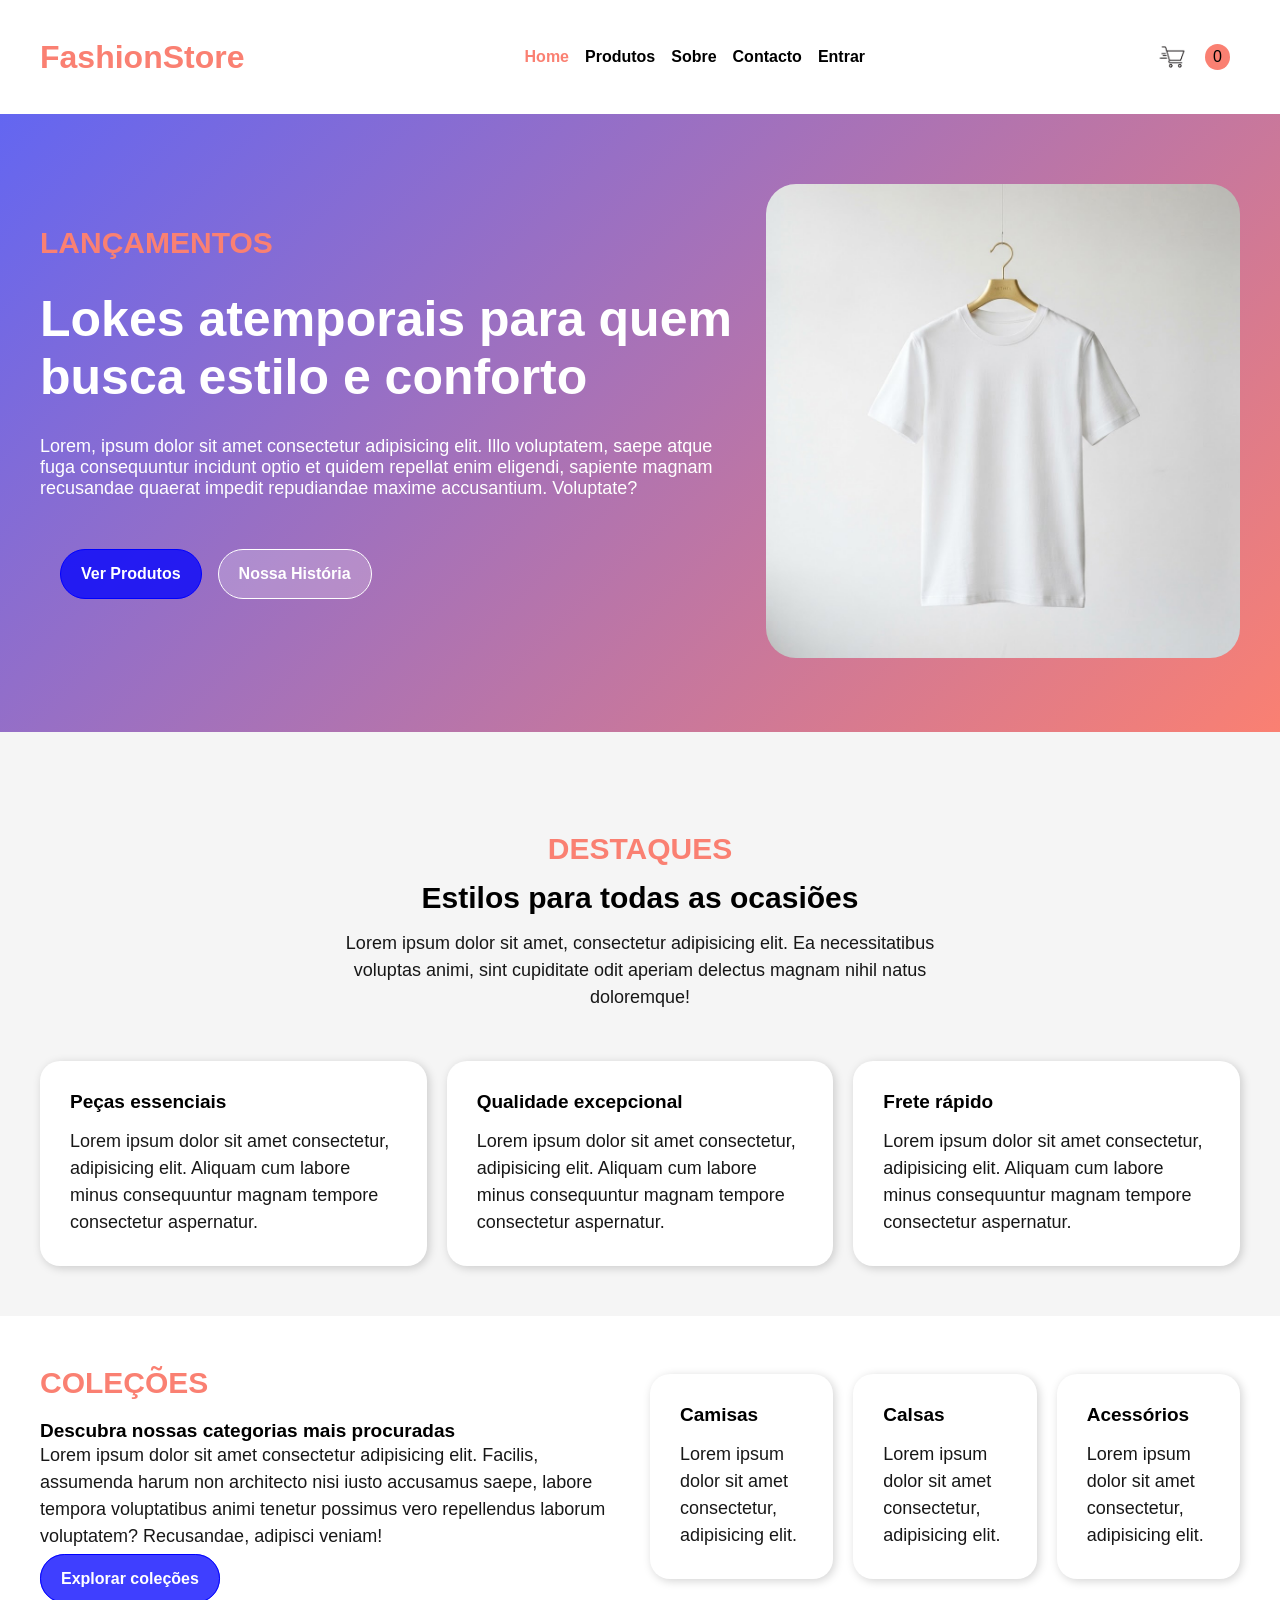
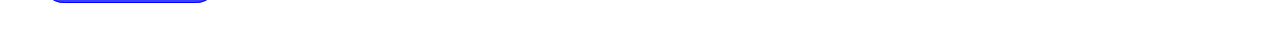
==== pages/index.html @ d920dfce "start of project" ====
<!DOCTYPE html>
<html lang="pt">
<head>
    <meta charset="UTF-8">
    <meta name="viewport" content="width=device-width, initial-scale=1.0">
    <title>E-commerce</title>
    <link rel="stylesheet" href="../styles/style.css">
</head>
<body>

    <header class="header">
        <div class="container header-container">

            <h1 class="title"><a href="index.html">FashionStore</a></h1>

            <nav class="navbar">
                <ul class="nav-links">
                    <li><a href="index.html" class="nav-link active">Home</a></li>
                    <li><a href="products.html" class="nav-link">Produtos</a></li>
                    <li><a href="about.html" class="nav-link">Sobre</a></li>
                    <li><a href="contacts.html" class="nav-link">Contacto</a></li>
                    <li><a href="login.html" class="nav-link">Entrar</a></li>
                </ul>
            </nav>

            <button class="btn-cart">
                <img src="../images/cart.png" alt="Carrinho de compras" class="cart-img">
                <span class="cart-count">0</span>
            </button>

        </div>
    </header>

    <section class="hero">
        <div class="container hero-container">
            <div class="hero-left">
                <h2 class="section-title">Lançamentos</h2>
                <h2 class="left">Lokes atemporais para quem busca estilo e conforto</h2>
                <p>Lorem, ipsum dolor sit amet consectetur adipisicing elit. Illo voluptatem, saepe atque fuga consequuntur incidunt optio et quidem repellat enim eligendi, sapiente magnam recusandae quaerat impedit repudiandae maxime accusantium. Voluptate?</p>
                <div class="btn-container">
                    <a href="products.html" class="btn btn-primary">Ver Produtos</a>
                    <a href="about.html" class="btn btn-secoundary">Nossa História</a>
                </div>
            </div>

            <div class="hero-right">
                <img src="../images/camiseta-branca.png" alt="Imagem de um produto">
            </div>
        </div>
    </section>

    <section class="destaques">
        <div class="container destaques-container">
            <div class="destaques-top">
                <h2 class="section-title">Destaques</h2>
                <h3>Estilos para todas as ocasiões</h3>
                <p class="p-standard">Lorem ipsum dolor sit amet, consectetur adipisicing elit. Ea necessitatibus voluptas animi, sint cupiditate odit aperiam delectus magnam nihil natus doloremque!</p>
            </div>

            <div class="destaques-grid">
                <div class="grid-card">
                    <h4 class="card-title">Peças essenciais</h4>
                    <p class="p-standard">Lorem ipsum dolor sit amet consectetur, adipisicing elit. Aliquam cum labore minus consequuntur magnam tempore consectetur aspernatur.</p>
                </div>
                <div class="grid-card">
                    <h4 class="card-title">Qualidade excepcional</h4>
                    <p class="p-standard">Lorem ipsum dolor sit amet consectetur, adipisicing elit. Aliquam cum labore minus consequuntur magnam tempore consectetur aspernatur.</p>
                </div>
                <div class="grid-card">
                    <h4 class="card-title">Frete rápido</h4>
                    <p class="p-standard">Lorem ipsum dolor sit amet consectetur, adipisicing elit. Aliquam cum labore minus consequuntur magnam tempore consectetur aspernatur.</p>
                </div>
            </div>
        </div>
    </section>

    <section class="collection">
        <div class="container collection-container">
            <div class="collection-left">
                <h2 class="section-title">Coleções</h2>
                <h4 class="card-title">Descubra nossas categorias mais procuradas</h4>
                <p class="p-standard">Lorem ipsum dolor sit amet consectetur adipisicing elit. Facilis, assumenda harum non architecto nisi iusto accusamus saepe, labore tempora voluptatibus animi tenetur possimus vero repellendus laborum voluptatem? Recusandae, adipisci veniam!</p>
                <a href="products.html" class="btn btn-primary">Explorar coleções</a>
            </div>

            <div class="collection-right-grid">
                <div class="grid-card">
                    <h4 class="card-title">Camisas</h4>
                    <p class="p-standard">Lorem ipsum dolor sit amet consectetur, adipisicing elit.</p>
                </div>
                <div class="grid-card">
                    <h4 class="card-title">Calsas</h4>
                    <p class="p-standard">Lorem ipsum dolor sit amet consectetur, adipisicing elit.</p>
                </div>
                <div class="grid-card">
                    <h4 class="card-title">Acessórios</h4>
                    <p class="p-standard">Lorem ipsum dolor sit amet consectetur, adipisicing elit.</p>
                </div>
            </div>
        </div>
    </section>
    
</body>
</html>
---- styles/style.css ----
/* Início remoção de estilos padrão */
*{
    margin: 0;
    padding: 0;
    box-sizing: border-box;
}

/* === ESTILOS GERAIS === */
.container{
    max-width: 1200px;
    margin: 0 auto;
    padding: 30px 0;
}

body{
    font-family: Arial, Helvetica, sans-serif;
    background-color: #f5f5f5;
}

a{
    text-decoration: none;
}

.section-title{
    color: salmon;
    font-size: 30px;
    text-transform: uppercase;
}

.p-standard{
    color: rgba(0, 0, 0, 0.911);
    font-size: 18px;
    line-height: 1.5;
}

/* === ESTILOS DO HEADER */
header{
    background-color: white;
}

.header-container{
    display: flex;
    justify-content: space-between;
    align-items: center;
}

.title>a{
    color: salmon;
}

.nav-links{
    display: flex;
    gap: 16px;
}

.nav-links>li {
    list-style: none;
}

.nav-link{
    transition: 0.5s;
    color: black;
    font-weight: bold;
}

.nav-link:hover{
    color: salmon;
}

.active{
    color: salmon;
}

.btn-cart {
    display: flex;
    gap: 16px;
    padding: 10px;
    border: none;
    align-items: center;
    cursor: pointer;
    background-color: transparent;
}

.cart-img {
    width: 34px;
    height: 34px;
}

.cart-count {
    font-size: 16px;
    color: black;
    background-color: salmon;
    border-radius: 50%;
    padding: 4px 8px;
}

/* === ESTILOS DO HERO === */

.hero{
    background: linear-gradient(135deg, #6366F1, salmon);
    padding: 40px 0;
}

.hero-container{
    display: flex;
    align-items: center;
    justify-content: space-between;
    gap: 16px;
}

.hero-left{
    flex-basis: 60%;
}

.left{
    margin: 30px 0;
    color: white;
    font-size: 50px;
}

.hero-left>p{
    margin-bottom: 30px;
    font-size: 18px;
    color: white;
}

.btn-container{
    display: flex;
    gap: 16px;
    padding: 20px;
}

.btn{
    padding: 15px 20px;
    color: white;
    font-weight: bold;
    border-radius: 30px;
    transition: 0.5s;
}

.btn:hover{
    transform: translateY(-5px);
    text-shadow: 0 0 4px rgba(255, 255, 255, 0.397);
}

.btn-primary{
    background-color: rgba(0, 0, 255, 0.753);
    border: 1px solid blue;
}

.btn-secoundary{
    background-color: rgba(255, 255, 255, 0.199);
    border: 1px solid white;
}

.hero-right{
    flex-basis: 40%;
}

.hero-right>img{
    width: 100%;
    border-radius: 30px;
}

/* === ESTILOS DOS DETAQUES === */
.destaques-container{
    padding: 50px 0;
}

.destaques-top{
    display: flex;
    flex-direction: column;
    justify-content: center;
    align-items: center;
    width: 50%;
    gap: 15px;
    margin: 50px auto;
    text-align: center;
}

.destaques-top>h3{
    font-size: 30px;
}

.destaques-grid{
    display: grid;
    grid-template-columns: 1fr 1fr 1fr;
    gap: 20px;
}

.grid-card {
    background-color: white;
    border-radius: 20px;
    padding: 30px;
    box-shadow: 2px 2px 10px rgba(0, 0, 0, 0.178);
    transition: 0.5s;
}

.grid-card:hover{
    transform: scale(1.03);
}

.grid-card>p{
    margin-top: 15px;
}

.card-title{
    font-size: 19px;
}

/* === ESTILOS DAS COLEÇÕES === */
.collection{
    background-color: white;
    padding: 20px 0;
}

.collection-container{
    display: flex;
    align-items: center;
    justify-content: space-between;
    gap: 20px;
}

.collection-left{
    flex-basis: 50%;
}

.collection-left>h2{
    margin-bottom: 20px;
}

.collection-left>p{
    margin-bottom: 20px;
}

.collection-right-grid{
    flex-basis: 50%;
    display: grid;
    grid-template-columns: 1fr 1fr 1fr;
    gap: 20px;
}
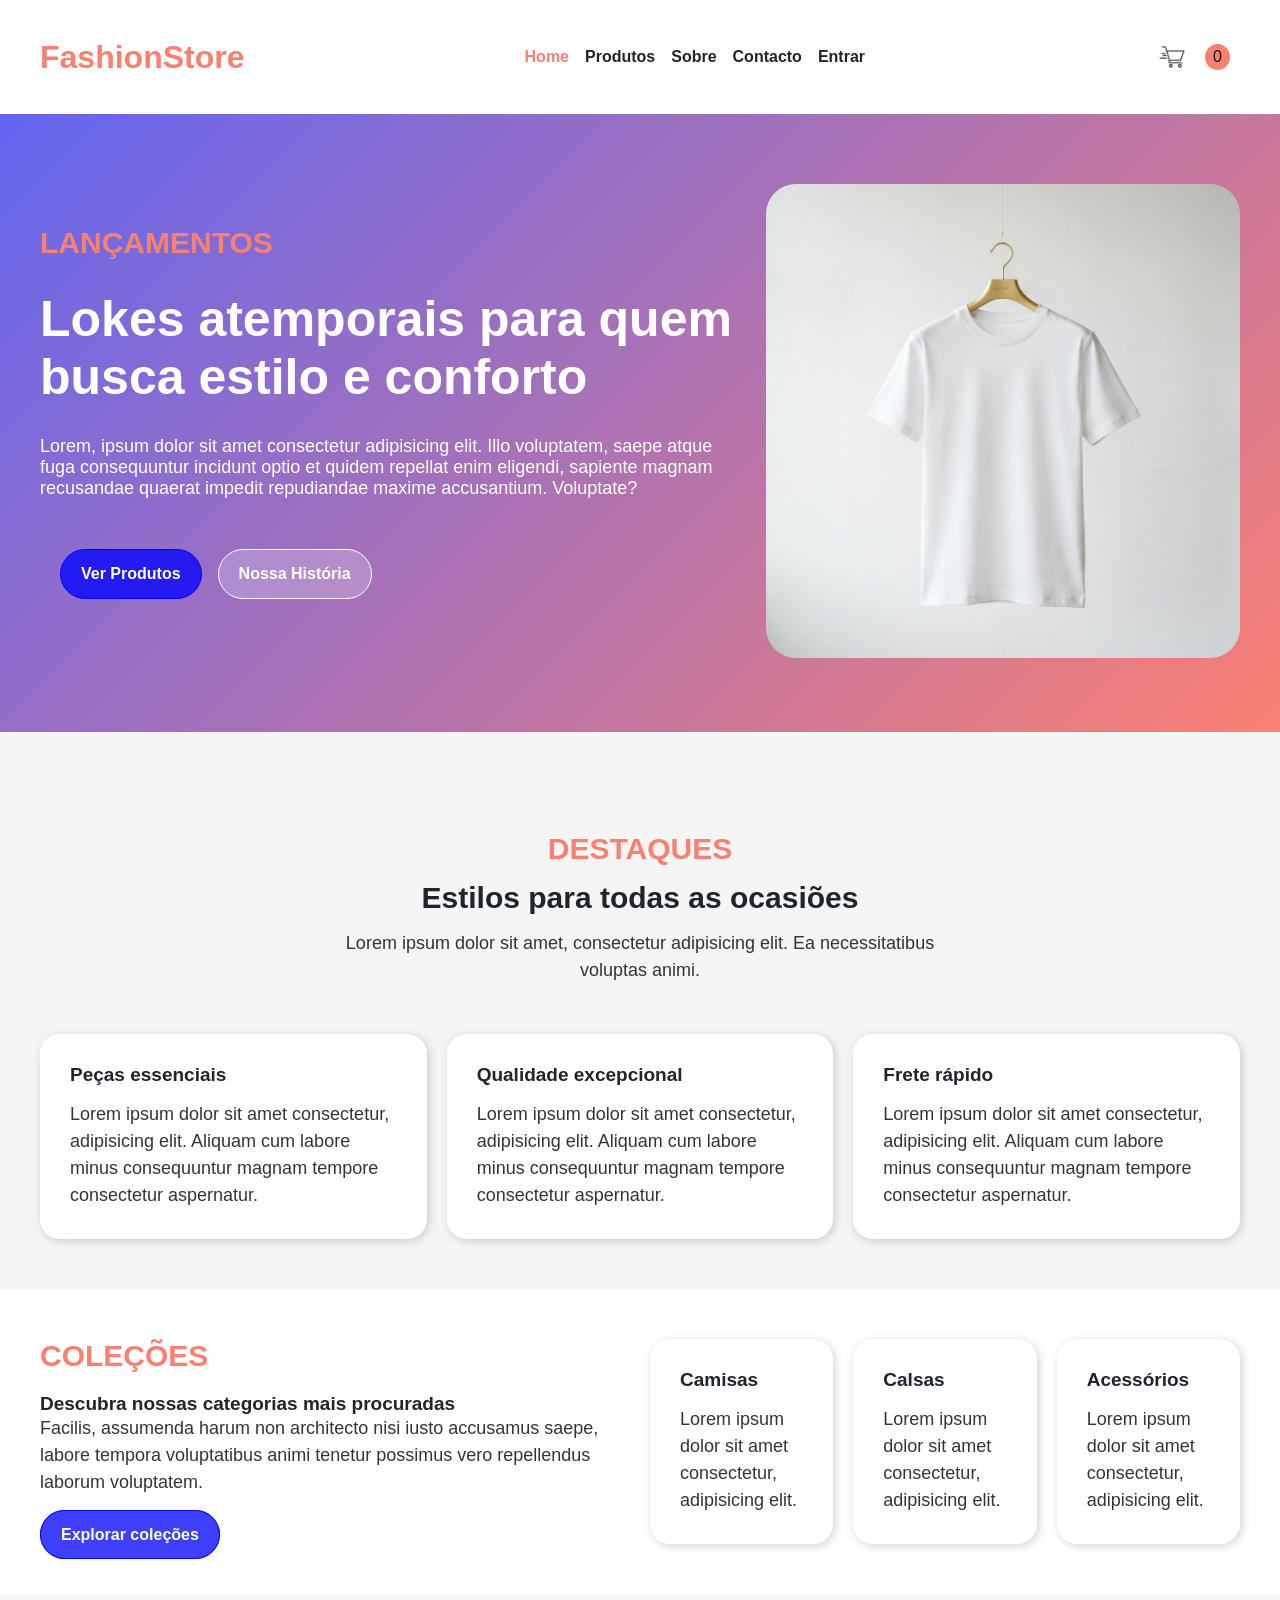
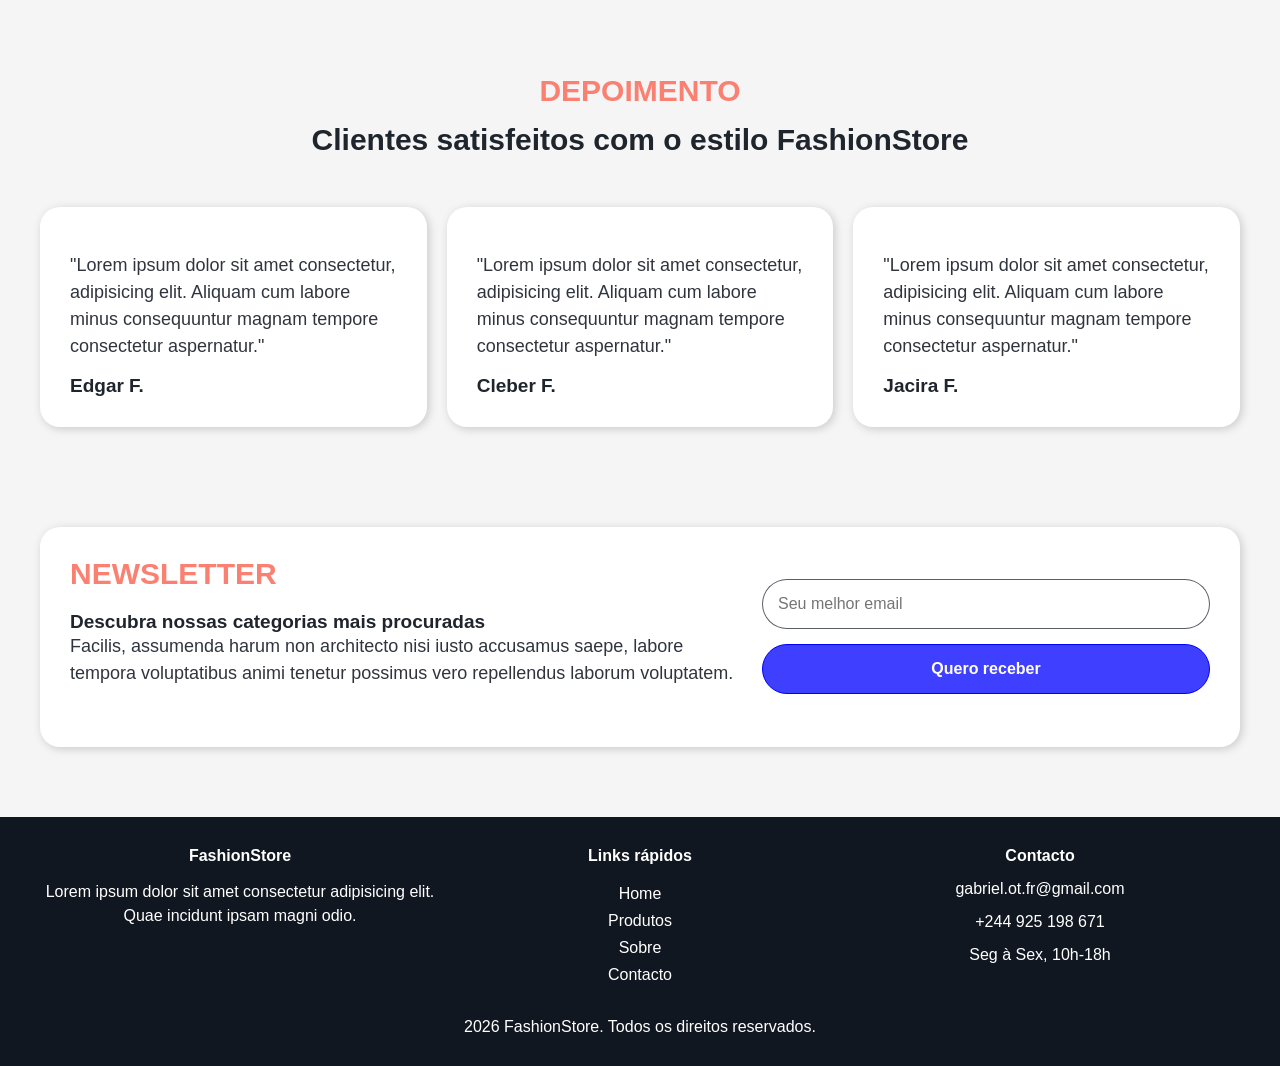
==== commit 61c24b65: "index page completed" ====
--- a/pages/index.html
+++ b/pages/index.html
@@ -1,11 +1,13 @@
 <!DOCTYPE html>
 <html lang="pt">
+
 <head>
     <meta charset="UTF-8">
     <meta name="viewport" content="width=device-width, initial-scale=1.0">
     <title>E-commerce</title>
     <link rel="stylesheet" href="../styles/style.css">
 </head>
+
 <body>
 
     <header class="header">
@@ -36,7 +38,9 @@
             <div class="hero-left">
                 <h2 class="section-title">Lançamentos</h2>
                 <h2 class="left">Lokes atemporais para quem busca estilo e conforto</h2>
-                <p>Lorem, ipsum dolor sit amet consectetur adipisicing elit. Illo voluptatem, saepe atque fuga consequuntur incidunt optio et quidem repellat enim eligendi, sapiente magnam recusandae quaerat impedit repudiandae maxime accusantium. Voluptate?</p>
+                <p>Lorem, ipsum dolor sit amet consectetur adipisicing elit. Illo voluptatem, saepe atque fuga
+                    consequuntur incidunt optio et quidem repellat enim eligendi, sapiente magnam recusandae quaerat
+                    impedit repudiandae maxime accusantium. Voluptate?</p>
                 <div class="btn-container">
                     <a href="products.html" class="btn btn-primary">Ver Produtos</a>
                     <a href="about.html" class="btn btn-secoundary">Nossa História</a>
@@ -51,24 +55,28 @@
 
     <section class="destaques">
         <div class="container destaques-container">
-            <div class="destaques-top">
+            <div class="section-top">
                 <h2 class="section-title">Destaques</h2>
-                <h3>Estilos para todas as ocasiões</h3>
-                <p class="p-standard">Lorem ipsum dolor sit amet, consectetur adipisicing elit. Ea necessitatibus voluptas animi, sint cupiditate odit aperiam delectus magnam nihil natus doloremque!</p>
+                <h3 class="desc-top">Estilos para todas as ocasiões</h3>
+                <p class="p-standard">Lorem ipsum dolor sit amet, consectetur adipisicing elit. Ea necessitatibus <br>
+                    voluptas animi.</p>
             </div>
 
-            <div class="destaques-grid">
+            <div class="grid-container">
                 <div class="grid-card">
                     <h4 class="card-title">Peças essenciais</h4>
-                    <p class="p-standard">Lorem ipsum dolor sit amet consectetur, adipisicing elit. Aliquam cum labore minus consequuntur magnam tempore consectetur aspernatur.</p>
+                    <p class="p-standard">Lorem ipsum dolor sit amet consectetur, adipisicing elit. Aliquam cum labore
+                        minus consequuntur magnam tempore consectetur aspernatur.</p>
                 </div>
                 <div class="grid-card">
                     <h4 class="card-title">Qualidade excepcional</h4>
-                    <p class="p-standard">Lorem ipsum dolor sit amet consectetur, adipisicing elit. Aliquam cum labore minus consequuntur magnam tempore consectetur aspernatur.</p>
+                    <p class="p-standard">Lorem ipsum dolor sit amet consectetur, adipisicing elit. Aliquam cum labore
+                        minus consequuntur magnam tempore consectetur aspernatur.</p>
                 </div>
                 <div class="grid-card">
                     <h4 class="card-title">Frete rápido</h4>
-                    <p class="p-standard">Lorem ipsum dolor sit amet consectetur, adipisicing elit. Aliquam cum labore minus consequuntur magnam tempore consectetur aspernatur.</p>
+                    <p class="p-standard">Lorem ipsum dolor sit amet consectetur, adipisicing elit. Aliquam cum labore
+                        minus consequuntur magnam tempore consectetur aspernatur.</p>
                 </div>
             </div>
         </div>
@@ -76,14 +84,15 @@
 
     <section class="collection">
         <div class="container collection-container">
-            <div class="collection-left">
+            <div class="section-left">
                 <h2 class="section-title">Coleções</h2>
                 <h4 class="card-title">Descubra nossas categorias mais procuradas</h4>
-                <p class="p-standard">Lorem ipsum dolor sit amet consectetur adipisicing elit. Facilis, assumenda harum non architecto nisi iusto accusamus saepe, labore tempora voluptatibus animi tenetur possimus vero repellendus laborum voluptatem? Recusandae, adipisci veniam!</p>
+                <p class="p-standard">Facilis, assumenda harum non architecto nisi iusto accusamus saepe, labore tempora
+                    voluptatibus animi tenetur possimus vero repellendus laborum voluptatem.</p>
                 <a href="products.html" class="btn btn-primary">Explorar coleções</a>
             </div>
 
-            <div class="collection-right-grid">
+            <div class="grid-container">
                 <div class="grid-card">
                     <h4 class="card-title">Camisas</h4>
                     <p class="p-standard">Lorem ipsum dolor sit amet consectetur, adipisicing elit.</p>
@@ -99,6 +108,82 @@
             </div>
         </div>
     </section>
-    
+
+    <section class="depoimento">
+        <div class="container depoimento-container">
+            <div class="section-top">
+                <h2 class="section-title">Depoimento</h2>
+                <h3 class="desc-top">Clientes satisfeitos com o estilo FashionStore</h3>
+            </div>
+
+            <div class="grid-container">
+                <div class="grid-card">
+                    <p class="p-standard">"Lorem ipsum dolor sit amet consectetur, adipisicing elit. Aliquam cum labore
+                        minus consequuntur magnam tempore consectetur aspernatur."</p>
+                    <h4 class="card-title">Edgar F.</h4>
+                </div>
+                <div class="grid-card">
+                    <p class="p-standard">"Lorem ipsum dolor sit amet consectetur, adipisicing elit. Aliquam cum labore
+                        minus consequuntur magnam tempore consectetur aspernatur."</p>
+                    <h4 class="card-title">Cleber F.</h4>
+                </div>
+                <div class="grid-card">
+                    <p class="p-standard">"Lorem ipsum dolor sit amet consectetur, adipisicing elit. Aliquam cum labore
+                        minus consequuntur magnam tempore consectetur aspernatur."</p>
+                    <h4 class="card-title">Jacira F.</h4>
+                </div>
+            </div>
+        </div>
+    </section>
+
+    <section class="newsletter">
+        <div class="container newsletter-container">
+            <div class="section-left">
+                <h2 class="section-title">NewsLetter</h2>
+                <h4 class="card-title">Descubra nossas categorias mais procuradas</h4>
+                <p class="p-standard">Facilis, assumenda harum non architecto nisi iusto accusamus saepe, labore tempora
+                    voluptatibus animi tenetur possimus vero repellendus laborum voluptatem.</p>
+            </div>
+
+            <div class="form">
+                <form action="#">
+                    <input type="email" placeholder="Seu melhor email" class="input-email ">
+                    <input type="submit" value="Quero receber" class="input-sub btn-primary btn">
+                </form>
+            </div>
+        </div>
+    </section>
+
+    <footer class="foot">
+        <div class="container foot-container">
+            <div class="foot-grids">
+                <div class="foot-grid">
+                    <h4 class="foot-logo">FashionStore</h4>
+                    <p>Lorem ipsum dolor sit amet consectetur adipisicing elit. <br> Quae incidunt ipsam magni odio.</p>
+                </div>
+                <div class="foot-grid">
+                    <h4>Links rápidos</h4>
+                    <nav class="foot-nav">
+                        <ul class="foot-links">
+                            <li><a href="index.html" class="foot-link">Home</a></li>
+                            <li><a href="products.html" class="foot-link">Produtos</a></li>
+                            <li><a href="about.html" class="foot-link">Sobre</a></li>
+                            <li><a href="contacts.html" class="foot-link">Contacto</a></li>
+                        </ul>
+                    </nav>
+                </div>
+                <div class="foot-grid">
+                    <h4>Contacto</h4>
+                    <a href="mailto:gabriel.ot.fr@gmail.com" class="email-link">gabriel.ot.fr@gmail.com</a>
+                    <span>+244 925 198 671</span>
+                    <span>Seg à Sex, 10h-18h</span>
+                </div>
+            </div>
+
+            <p class="copy">2026 FashionStore. Todos os direitos reservados.</p>
+        </div>
+    </footer>
+
 </body>
+
 </html>
--- a/styles/style.css
+++ b/styles/style.css
@@ -5,7 +5,10 @@
     box-sizing: border-box;
 }
 
-/* === ESTILOS GERAIS === */
+/* 
+==========================================================================
+                       === ESTILOS GERAIS === 
+*/
 .container{
     max-width: 1200px;
     margin: 0 auto;
@@ -28,108 +31,12 @@
 }
 
 .p-standard{
-    color: rgba(0, 0, 0, 0.911);
+    color: #111720de;
     font-size: 18px;
     line-height: 1.5;
 }
 
-/* === ESTILOS DO HEADER */
-header{
-    background-color: white;
-}
-
-.header-container{
-    display: flex;
-    justify-content: space-between;
-    align-items: center;
-}
-
-.title>a{
-    color: salmon;
-}
-
-.nav-links{
-    display: flex;
-    gap: 16px;
-}
-
-.nav-links>li {
-    list-style: none;
-}
-
-.nav-link{
-    transition: 0.5s;
-    color: black;
-    font-weight: bold;
-}
-
-.nav-link:hover{
-    color: salmon;
-}
-
-.active{
-    color: salmon;
-}
-
-.btn-cart {
-    display: flex;
-    gap: 16px;
-    padding: 10px;
-    border: none;
-    align-items: center;
-    cursor: pointer;
-    background-color: transparent;
-}
-
-.cart-img {
-    width: 34px;
-    height: 34px;
-}
-
-.cart-count {
-    font-size: 16px;
-    color: black;
-    background-color: salmon;
-    border-radius: 50%;
-    padding: 4px 8px;
-}
-
-/* === ESTILOS DO HERO === */
-
-.hero{
-    background: linear-gradient(135deg, #6366F1, salmon);
-    padding: 40px 0;
-}
-
-.hero-container{
-    display: flex;
-    align-items: center;
-    justify-content: space-between;
-    gap: 16px;
-}
-
-.hero-left{
-    flex-basis: 60%;
-}
-
-.left{
-    margin: 30px 0;
-    color: white;
-    font-size: 50px;
-}
-
-.hero-left>p{
-    margin-bottom: 30px;
-    font-size: 18px;
-    color: white;
-}
-
-.btn-container{
-    display: flex;
-    gap: 16px;
-    padding: 20px;
-}
-
+/* BOTÕES */
 .btn{
     padding: 15px 20px;
     color: white;
@@ -139,7 +46,7 @@
 }
 
 .btn:hover{
-    transform: translateY(-5px);
+    transform: translateY(-2px);
     text-shadow: 0 0 4px rgba(255, 255, 255, 0.397);
 }
 
@@ -153,36 +60,23 @@
     border: 1px solid white;
 }
 
-.hero-right{
-    flex-basis: 40%;
-}
-
-.hero-right>img{
-    width: 100%;
-    border-radius: 30px;
-}
-
-/* === ESTILOS DOS DETAQUES === */
-.destaques-container{
-    padding: 50px 0;
-}
-
-.destaques-top{
+/* Cards (DESTAQUES/DEPOIMENTOS) */
+.section-top{
     display: flex;
     flex-direction: column;
     justify-content: center;
     align-items: center;
-    width: 50%;
     gap: 15px;
     margin: 50px auto;
     text-align: center;
 }
 
-.destaques-top>h3{
+.desc-top{
     font-size: 30px;
-}
-
-.destaques-grid{
+    color: #111720f0;
+}
+
+.grid-container{
     display: grid;
     grid-template-columns: 1fr 1fr 1fr;
     gap: 20px;
@@ -206,9 +100,138 @@
 
 .card-title{
     font-size: 19px;
-}
-
-/* === ESTILOS DAS COLEÇÕES === */
+    color: #111720f0;
+}
+
+
+
+/* 
+==========================================================================
+                        === ESTILOS DO HEADER ===
+ */
+header{
+    background-color: white;
+}
+
+.header-container{
+    display: flex;
+    justify-content: space-between;
+    align-items: center;
+}
+
+.title>a{
+    color: salmon;
+}
+
+.nav-links{
+    display: flex;
+    gap: 16px;
+}
+
+.nav-links>li {
+    list-style: none;
+}
+
+.nav-link{
+    transition: 0.5s;
+    color: #111720f0;
+    font-weight: bold;
+}
+
+.nav-link:hover{
+    color: salmon;
+}
+
+.active{
+    color: salmon;
+}
+
+.btn-cart {
+    display: flex;
+    gap: 16px;
+    padding: 10px;
+    border: none;
+    align-items: center;
+    cursor: pointer;
+    background-color: transparent;
+}
+
+.cart-img {
+    width: 34px;
+    height: 34px;
+}
+
+.cart-count {
+    font-size: 16px;
+    color: #111720;
+    background-color: salmon;
+    border-radius: 50%;
+    padding: 4px 8px;
+}
+
+
+/* 
+==========================================================================
+    === ESTILOS DA SESSÃO HERO ===
+ */
+
+.hero{
+    background: linear-gradient(135deg, #6366F1, salmon);
+    padding: 40px 0;
+}
+
+.hero-container{
+    display: flex;
+    align-items: center;
+    justify-content: space-between;
+    gap: 16px;
+}
+
+.hero-left{
+    flex-basis: 60%;
+}
+
+.left{
+    margin: 30px 0;
+    color: white;
+    font-size: 50px;
+}
+
+.hero-left>p{
+    margin-bottom: 30px;
+    font-size: 18px;
+    color: white;
+}
+
+.btn-container{
+    display: flex;
+    gap: 16px;
+    padding: 20px;
+}
+
+.hero-right{
+    flex-basis: 40%;
+}
+
+.hero-right>img{
+    width: 100%;
+    border-radius: 30px;
+}
+
+
+/*
+==========================================================================
+                === ESTILOS DA SESSÃO DE DETAQUES === 
+ */
+.destaques-container{
+    padding: 50px 0;
+}
+
+
+/*
+==========================================================================
+                === ESTILOS DA SESSÃO DE COLEÇÕES === 
+*/
 .collection{
     background-color: white;
     padding: 20px 0;
@@ -221,21 +244,131 @@
     gap: 20px;
 }
 
-.collection-left{
+/* lado esquerdo (COLEÇÕES/NEWSLETTER) */
+.section-left{
     flex-basis: 50%;
 }
 
-.collection-left>h2{
+.section-left>h2{
     margin-bottom: 20px;
 }
 
-.collection-left>p{
-    margin-bottom: 20px;
-}
-
-.collection-right-grid{
+.section-left>p{
+    margin-bottom: 30px;
+}
+
+.collection-container>.grid-container{
     flex-basis: 50%;
+}
+
+
+/*
+==========================================================================
+                === ESTILOS SESSÃO DE DEPOIMENTOS === 
+*/
+.depoimento-container>.grid-container>.grid-card>.card-title{
+    margin-top: 15px;
+}
+
+/*
+==========================================================================
+                === ESTILOS SESSÃO NEWSLETTER === 
+*/
+.newsletter-container{
+    background-color: white;
+    display: flex;
+    align-items: center;
+    justify-content: space-between;
+    padding: 30px;
+    border-radius: 20px;
+    box-shadow: 2px 2px 10px rgba(0, 0, 0, 0.178);
+    margin: 70px auto;
+    gap: 20px;
+}
+
+.newsletter-container>.section-left{
+    flex-basis: 60%;
+}
+
+.form{
+    flex-basis: 40%;
+}
+
+.form>form{
+    width: 100%;
+    display: flex;
+    flex-direction: column;
+    gap: 15px;
+}
+
+input{
+    padding: 15px;
+    border-radius: 30px;
+}
+
+.input-email{
+    border: 1px solid #111720b0;
+    font-size: 16px;
+}
+
+.input-sub{
+    cursor: pointer;
+    font-size: 16px;
+}
+
+
+/*
+==========================================================================
+                === ESTILOS DO FOOTER === 
+*/
+.foot{
+    background-color: #111720;
+    color: white;
+}
+
+.foot-container{
+    display: flex;
+    flex-direction: column;
+    align-items: center;
+    gap: 30px;
+}
+
+.foot-grids{
+    width: 100%;
     display: grid;
     grid-template-columns: 1fr 1fr 1fr;
-    gap: 20px;
+    text-align: center;
+}
+
+.foot-grid{
+    display: flex;
+    flex-direction: column;
+    gap: 15px;
+}
+
+.foot-grid>p{
+    line-height: 1.5;
+}
+
+.foot-links>li {
+    list-style: none;
+    line-height: 1.7;
+}
+
+.foot-link{
+    color: white;
+    transition: 0.5s;
+}
+
+.foot-link:hover{
+    color: salmon;
+}
+
+.email-link{
+    color: white;
+    transition: 0.5s;
+}
+
+.email-link:hover{
+    color: salmon;
 }
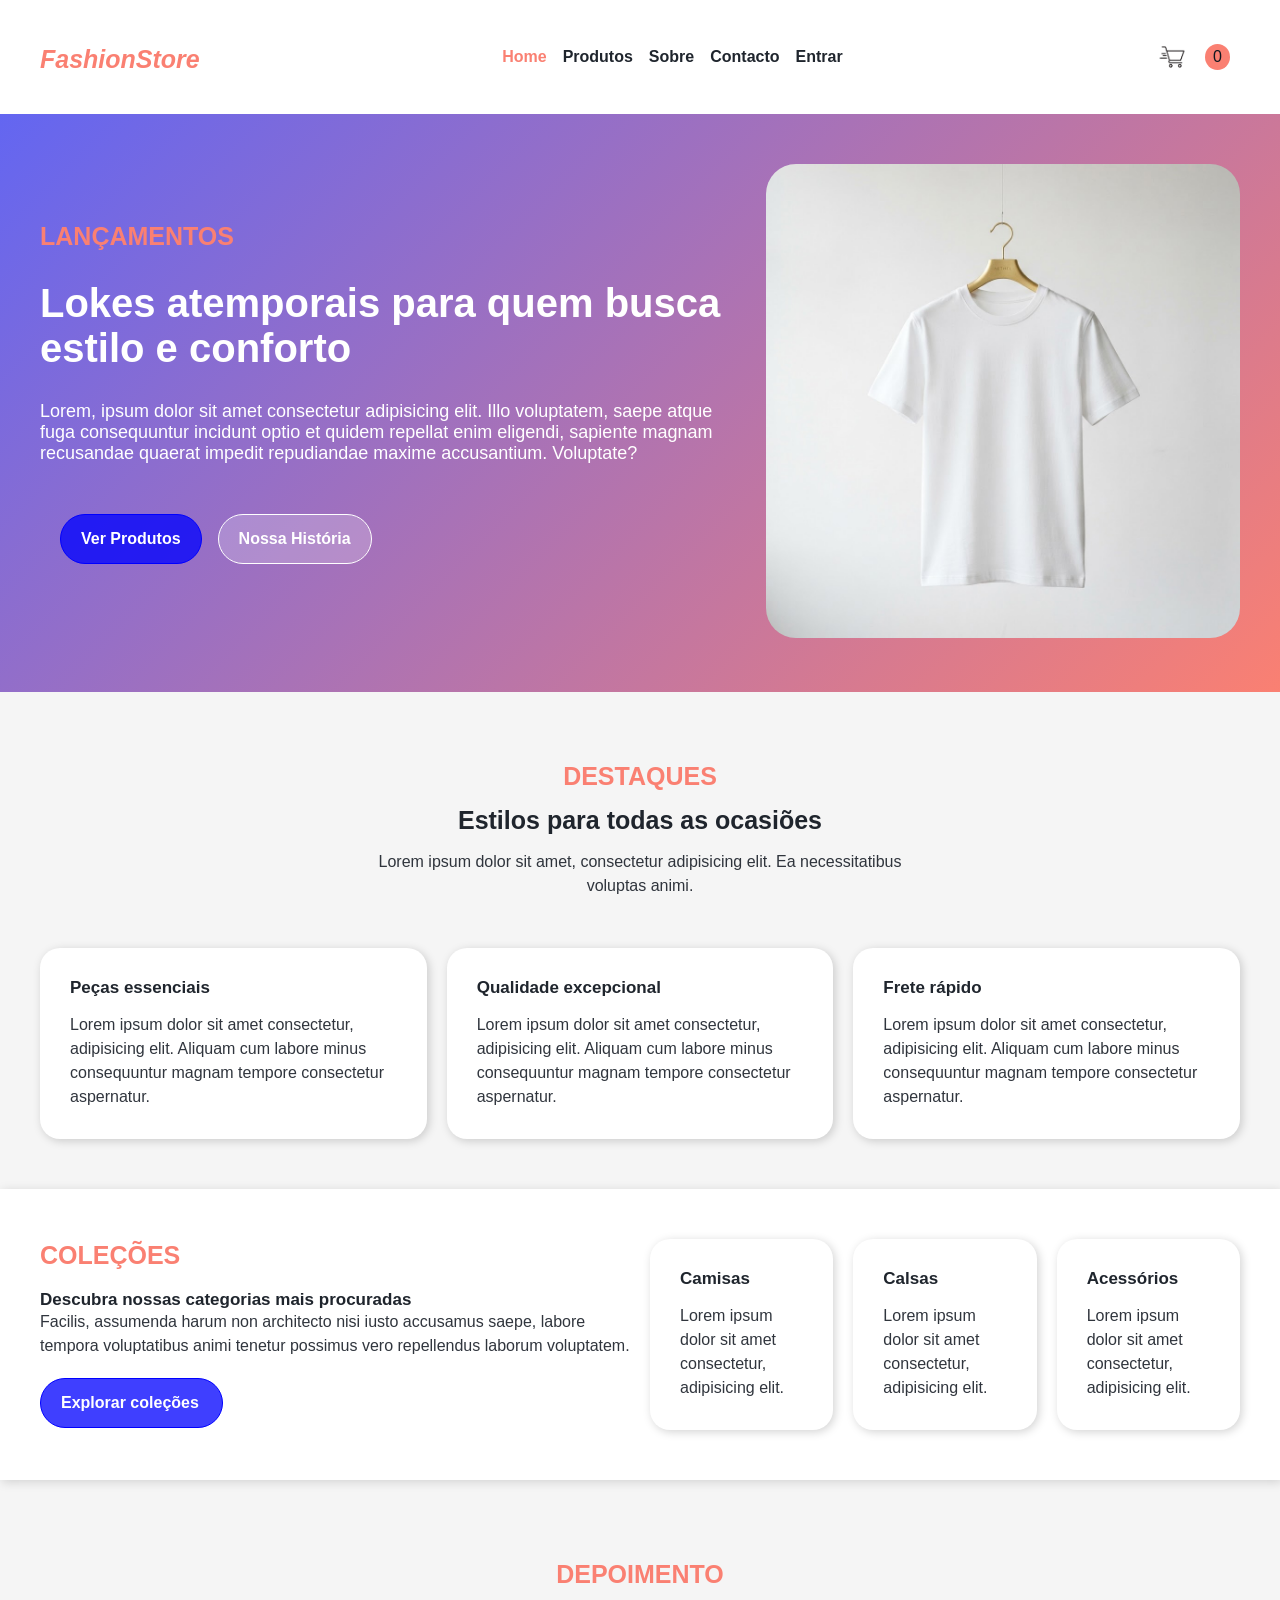
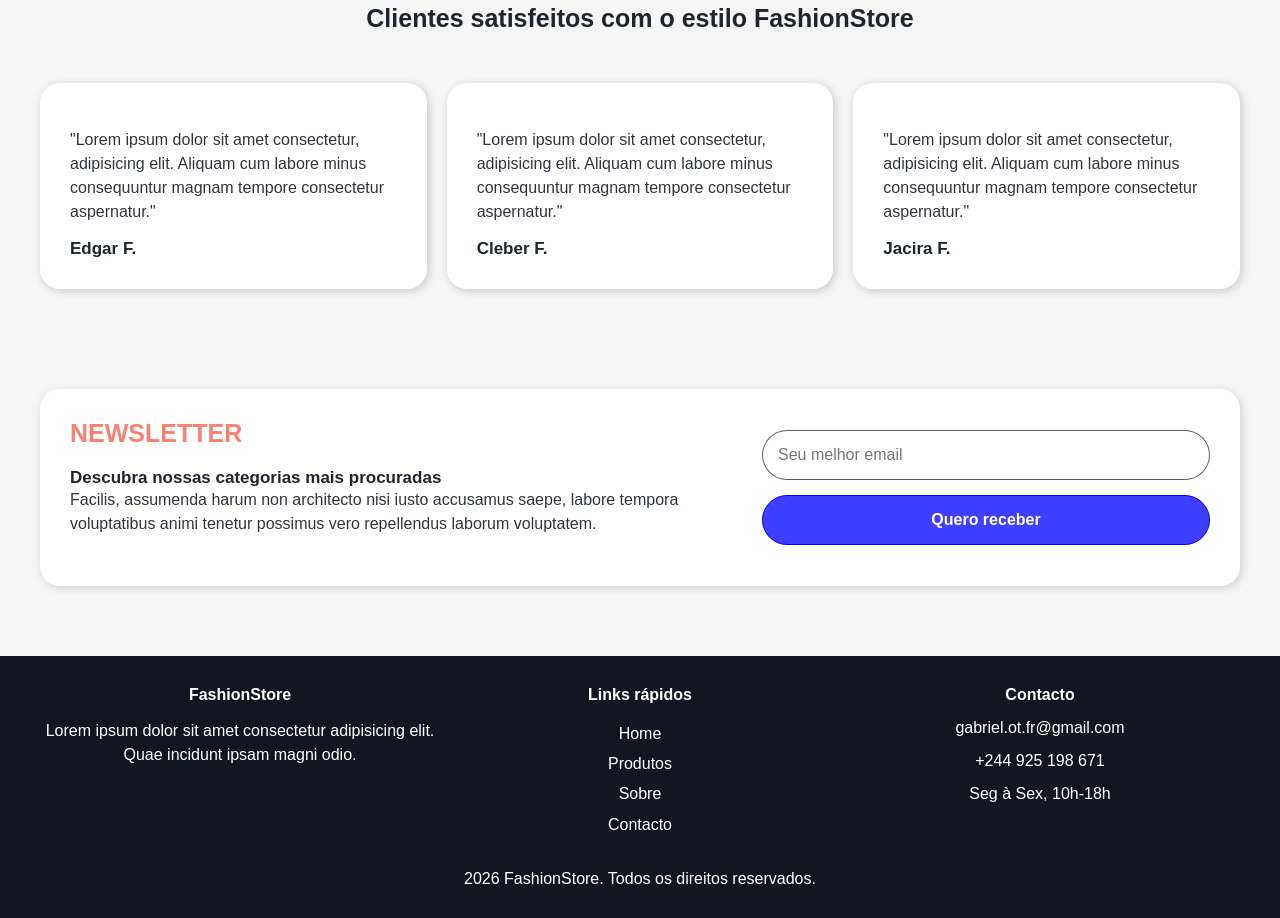
==== commit 6b1ef313: "Products page outline and style updates" ====
--- a/pages/index.html
+++ b/pages/index.html
@@ -6,6 +6,7 @@
     <meta name="viewport" content="width=device-width, initial-scale=1.0">
     <title>E-commerce</title>
     <link rel="stylesheet" href="../styles/style.css">
+    <link rel="stylesheet" href="../styles/index.css">
 </head>
 
 <body>
@@ -174,8 +175,8 @@
                 </div>
                 <div class="foot-grid">
                     <h4>Contacto</h4>
-                    <a href="mailto:gabriel.ot.fr@gmail.com" class="email-link">gabriel.ot.fr@gmail.com</a>
-                    <span>+244 925 198 671</span>
+                    <a href="mailto:gabriel.ot.fr@gmail.com" class="contacts-link">gabriel.ot.fr@gmail.com</a>
+                    <a href="tel:+244925198671" class="contacts-link"> +244 925 198 671</a>
                     <span>Seg à Sex, 10h-18h</span>
                 </div>
             </div>
--- a/styles/style.css
+++ b/styles/style.css
@@ -24,15 +24,31 @@
     text-decoration: none;
 }
 
+input{
+    padding: 15px;
+    border-radius: 30px;
+    border: 1px solid #111720b0;
+    font-size: 16px;
+    color: #111720;
+}
+
+textarea{
+    padding: 15px;
+    border-radius: 30px;
+    border: 1px solid #111720b0;
+    font-size: 16px;
+    color: #111720;
+}
+
 .section-title{
     color: salmon;
-    font-size: 30px;
+    font-size: 25px;
     text-transform: uppercase;
 }
 
 .p-standard{
     color: #111720de;
-    font-size: 18px;
+    font-size: 16px;
     line-height: 1.5;
 }
 
@@ -72,7 +88,7 @@
 }
 
 .desc-top{
-    font-size: 30px;
+    font-size: 25px;
     color: #111720f0;
 }
 
@@ -99,7 +115,7 @@
 }
 
 .card-title{
-    font-size: 19px;
+    font-size: 17px;
     color: #111720f0;
 }
 
@@ -111,6 +127,7 @@
  */
 header{
     background-color: white;
+    box-shadow: 2px 2px 10px rgba(0, 0, 0, 0.15);
 }
 
 .header-container{
@@ -121,6 +138,8 @@
 
 .title>a{
     color: salmon;
+    font-size: 25px;
+    font-style: italic;
 }
 
 .nav-links{
@@ -168,154 +187,6 @@
     border-radius: 50%;
     padding: 4px 8px;
 }
-
-
-/* 
-==========================================================================
-    === ESTILOS DA SESSÃO HERO ===
- */
-
-.hero{
-    background: linear-gradient(135deg, #6366F1, salmon);
-    padding: 40px 0;
-}
-
-.hero-container{
-    display: flex;
-    align-items: center;
-    justify-content: space-between;
-    gap: 16px;
-}
-
-.hero-left{
-    flex-basis: 60%;
-}
-
-.left{
-    margin: 30px 0;
-    color: white;
-    font-size: 50px;
-}
-
-.hero-left>p{
-    margin-bottom: 30px;
-    font-size: 18px;
-    color: white;
-}
-
-.btn-container{
-    display: flex;
-    gap: 16px;
-    padding: 20px;
-}
-
-.hero-right{
-    flex-basis: 40%;
-}
-
-.hero-right>img{
-    width: 100%;
-    border-radius: 30px;
-}
-
-
-/*
-==========================================================================
-                === ESTILOS DA SESSÃO DE DETAQUES === 
- */
-.destaques-container{
-    padding: 50px 0;
-}
-
-
-/*
-==========================================================================
-                === ESTILOS DA SESSÃO DE COLEÇÕES === 
-*/
-.collection{
-    background-color: white;
-    padding: 20px 0;
-}
-
-.collection-container{
-    display: flex;
-    align-items: center;
-    justify-content: space-between;
-    gap: 20px;
-}
-
-/* lado esquerdo (COLEÇÕES/NEWSLETTER) */
-.section-left{
-    flex-basis: 50%;
-}
-
-.section-left>h2{
-    margin-bottom: 20px;
-}
-
-.section-left>p{
-    margin-bottom: 30px;
-}
-
-.collection-container>.grid-container{
-    flex-basis: 50%;
-}
-
-
-/*
-==========================================================================
-                === ESTILOS SESSÃO DE DEPOIMENTOS === 
-*/
-.depoimento-container>.grid-container>.grid-card>.card-title{
-    margin-top: 15px;
-}
-
-/*
-==========================================================================
-                === ESTILOS SESSÃO NEWSLETTER === 
-*/
-.newsletter-container{
-    background-color: white;
-    display: flex;
-    align-items: center;
-    justify-content: space-between;
-    padding: 30px;
-    border-radius: 20px;
-    box-shadow: 2px 2px 10px rgba(0, 0, 0, 0.178);
-    margin: 70px auto;
-    gap: 20px;
-}
-
-.newsletter-container>.section-left{
-    flex-basis: 60%;
-}
-
-.form{
-    flex-basis: 40%;
-}
-
-.form>form{
-    width: 100%;
-    display: flex;
-    flex-direction: column;
-    gap: 15px;
-}
-
-input{
-    padding: 15px;
-    border-radius: 30px;
-}
-
-.input-email{
-    border: 1px solid #111720b0;
-    font-size: 16px;
-}
-
-.input-sub{
-    cursor: pointer;
-    font-size: 16px;
-}
-
 
 /*
 ==========================================================================
@@ -352,7 +223,7 @@
 
 .foot-links>li {
     list-style: none;
-    line-height: 1.7;
+    line-height: 1.9;
 }
 
 .foot-link{
@@ -364,11 +235,11 @@
     color: salmon;
 }
 
-.email-link{
-    color: white;
-    transition: 0.5s;
-}
-
-.email-link:hover{
+.contacts-link{
+    color: white;
+    transition: 0.5s;
+}
+
+.contacts-link:hover{
     color: salmon;
 }
--- a/styles/index.css
+++ b/styles/index.css
@@ -0,0 +1,142 @@
+/* 
+==========================================================================
+    === ESTILOS DA SESSÃO HERO ===
+ */
+
+.hero{
+    background: linear-gradient(135deg, #6366F1, salmon);
+    padding: 20px 0;
+}
+
+.hero-container{
+    display: flex;
+    align-items: center;
+    justify-content: space-between;
+    gap: 16px;
+}
+
+.hero-left{
+    flex-basis: 60%;
+}
+
+.left{
+    margin: 30px 0;
+    color: white;
+    font-size: 40px;
+}
+
+.hero-left>p{
+    margin-bottom: 30px;
+    font-size: 18px;
+    color: white;
+}
+
+.btn-container{
+    display: flex;
+    gap: 16px;
+    padding: 20px;
+}
+
+.hero-right{
+    flex-basis: 40%;
+}
+
+.hero-right>img{
+    width: 100%;
+    border-radius: 30px;
+}
+
+
+/*
+==========================================================================
+                === ESTILOS DA SESSÃO DE DETAQUES === 
+ */
+.destaques-container{
+    padding-top: 20px;
+    padding-bottom: 50px;
+}
+
+
+/*
+==========================================================================
+                === ESTILOS DA SESSÃO DE COLEÇÕES === 
+*/
+.collection{
+    background-color: white;
+    padding: 20px 0;
+    box-shadow: 2px 2px 10px rgba(0, 0, 0, 0.15);
+}
+
+.collection-container{
+    display: flex;
+    align-items: center;
+    justify-content: space-between;
+    gap: 20px;
+}
+
+/* lado esquerdo (COLEÇÕES/NEWSLETTER) */
+.section-left{
+    flex-basis: 50%;
+    display: flex;
+    flex-direction: column;
+}
+
+.section-left>h2{
+    margin-bottom: 20px;
+}
+
+.section-left>p{
+    margin-bottom: 20px;
+}
+
+.section-left>.btn{
+    width: 31%;
+}
+
+.collection-container>.grid-container{
+    flex-basis: 50%;
+}
+
+/*
+==========================================================================
+                === ESTILOS SESSÃO DE DEPOIMENTOS === 
+*/
+.depoimento-container>.grid-container>.grid-card>.card-title{
+    margin-top: 15px;
+}
+
+/*
+==========================================================================
+                === ESTILOS SESSÃO NEWSLETTER === 
+*/
+.newsletter-container{
+    background-color: white;
+    display: flex;
+    align-items: center;
+    justify-content: space-between;
+    padding: 30px;
+    border-radius: 20px;
+    box-shadow: 2px 2px 10px rgba(0, 0, 0, 0.15);
+    margin: 70px auto;
+    gap: 20px;
+}
+
+.newsletter-container>.section-left{
+    flex-basis: 60%;
+}
+
+.form{
+    flex-basis: 40%;
+}
+
+.form>form{
+    width: 100%;
+    display: flex;
+    flex-direction: column;
+    gap: 15px;
+}
+
+.input-sub{
+    cursor: pointer;
+    font-size: 16px;
+}
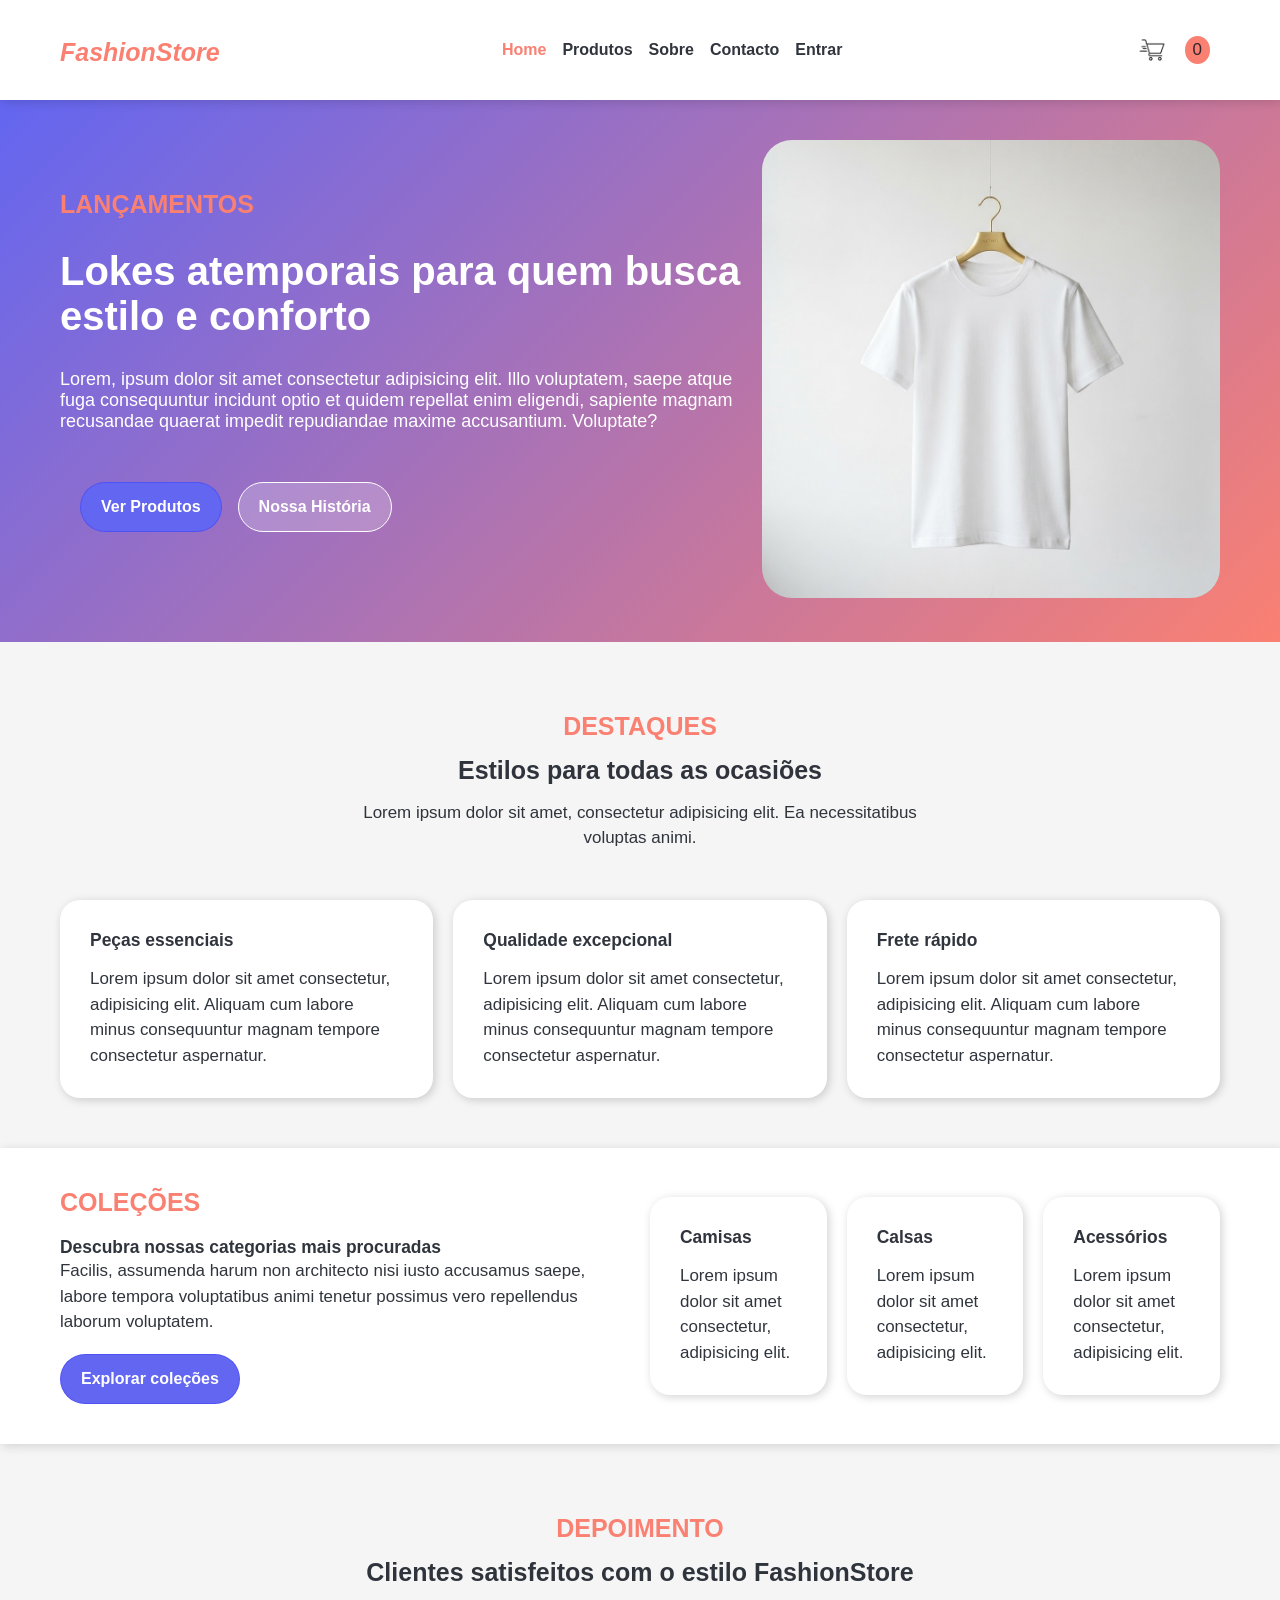
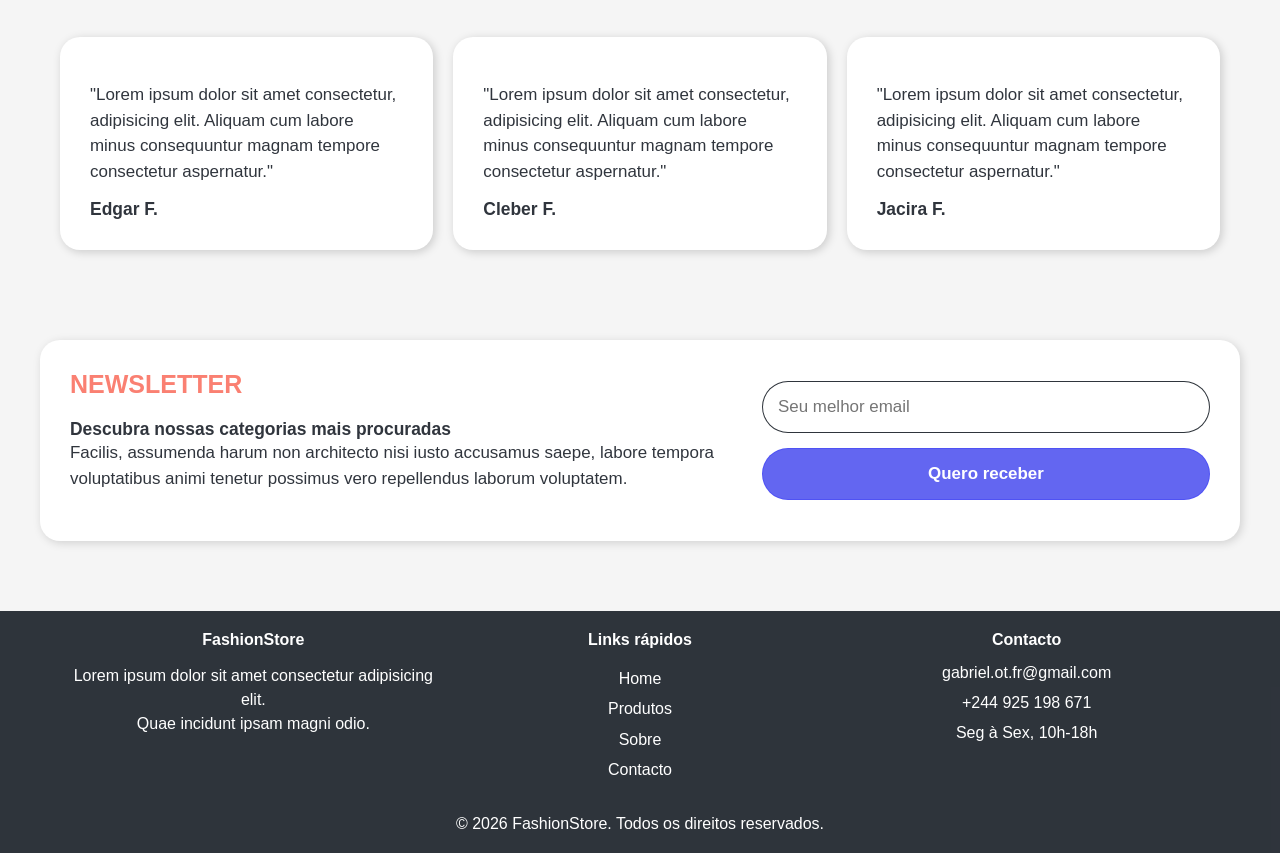
==== commit 9a33ac33: "Responsiveness added, images added and remove var.css" ====
--- a/pages/index.html
+++ b/pages/index.html
@@ -175,13 +175,15 @@
                 </div>
                 <div class="foot-grid">
                     <h4>Contacto</h4>
-                    <a href="mailto:gabriel.ot.fr@gmail.com" class="contacts-link">gabriel.ot.fr@gmail.com</a>
-                    <a href="tel:+244925198671" class="contacts-link"> +244 925 198 671</a>
-                    <span>Seg à Sex, 10h-18h</span>
+                    <div class="foot-contactos">
+                        <a href="mailto:gabriel.ot.fr@gmail.com" class="contacts-link">gabriel.ot.fr@gmail.com</a>
+                        <a href="tel:+244925198671" class="contacts-link"> +244 925 198 671</a>
+                        <span>Seg à Sex, 10h-18h</span>
+                    </div>
                 </div>
             </div>
 
-            <p class="copy">2026 FashionStore. Todos os direitos reservados.</p>
+            <p class="copy">&copy; 2026 FashionStore. Todos os direitos reservados.</p>
         </div>
     </footer>
 
--- a/styles/style.css
+++ b/styles/style.css
@@ -1,5 +1,17 @@
+/* 
+==========================================================================
+                       === VARIÁVEIS === 
+*/
+:root{
+    --primary-color: salmon;
+    --secondary-color: #6366F1;
+    --text-color: #111720de;
+    --animation-time: 0.5s;
+    --text-size: 1.06rem;
+}
+
 /* Início remoção de estilos padrão */
-*{
+* {
     margin: 0;
     padding: 0;
     box-sizing: border-box;
@@ -9,75 +21,75 @@
 ==========================================================================
                        === ESTILOS GERAIS === 
 */
-.container{
+.container {
     max-width: 1200px;
     margin: 0 auto;
-    padding: 30px 0;
-}
-
-body{
+    padding: 20px;
+}
+
+body {
     font-family: Arial, Helvetica, sans-serif;
     background-color: #f5f5f5;
 }
 
-a{
+a {
     text-decoration: none;
 }
 
-input{
+input {
     padding: 15px;
     border-radius: 30px;
-    border: 1px solid #111720b0;
-    font-size: 16px;
-    color: #111720;
-}
-
-textarea{
+    border: 1px solid var(--text-color);
+    font-size: var(--text-size);
+    color: var(--text-color);
+}
+
+textarea {
     padding: 15px;
     border-radius: 30px;
-    border: 1px solid #111720b0;
-    font-size: 16px;
-    color: #111720;
-}
-
-.section-title{
-    color: salmon;
-    font-size: 25px;
+    border: 1px solid var(--text-color);
+    font-size: var(--text-size);
+    color: var(--text-color);
+}
+
+.section-title {
+    color: var(--primary-color);
+    font-size: 1.5625rem;
     text-transform: uppercase;
 }
 
-.p-standard{
-    color: #111720de;
-    font-size: 16px;
+.p-standard {
+    color: var(--text-color);
+    font-size: var(--text-size);
     line-height: 1.5;
 }
 
 /* BOTÕES */
-.btn{
+.btn {
     padding: 15px 20px;
     color: white;
     font-weight: bold;
     border-radius: 30px;
-    transition: 0.5s;
-}
-
-.btn:hover{
+    transition: var(--animation-time);
+}
+
+.btn:hover {
     transform: translateY(-2px);
     text-shadow: 0 0 4px rgba(255, 255, 255, 0.397);
 }
 
-.btn-primary{
-    background-color: rgba(0, 0, 255, 0.753);
-    border: 1px solid blue;
-}
-
-.btn-secoundary{
+.btn-primary {
+    background-color: var(--secondary-color);
+    border: 1px solid rgba(0, 0, 255, 0.2);
+}
+
+.btn-secoundary {
     background-color: rgba(255, 255, 255, 0.199);
     border: 1px solid white;
 }
 
 /* Cards (DESTAQUES/DEPOIMENTOS) */
-.section-top{
+.section-top {
     display: flex;
     flex-direction: column;
     justify-content: center;
@@ -87,12 +99,12 @@
     text-align: center;
 }
 
-.desc-top{
-    font-size: 25px;
-    color: #111720f0;
-}
-
-.grid-container{
+.desc-top {
+    font-size: 1.5625rem;
+    color: var(--text-color);
+}
+
+.grid-container {
     display: grid;
     grid-template-columns: 1fr 1fr 1fr;
     gap: 20px;
@@ -103,20 +115,20 @@
     border-radius: 20px;
     padding: 30px;
     box-shadow: 2px 2px 10px rgba(0, 0, 0, 0.178);
-    transition: 0.5s;
-}
-
-.grid-card:hover{
-    transform: scale(1.03);
-}
-
-.grid-card>p{
+    transition: var(--animation-time);
+}
+
+.grid-card:hover {
+    transform: scale(1.02);
+}
+
+.grid-card>p {
     margin-top: 15px;
 }
 
-.card-title{
-    font-size: 17px;
-    color: #111720f0;
+.card-title {
+    font-size: 1.09rem;
+    color: var(--text-color);
 }
 
 
@@ -125,24 +137,30 @@
 ==========================================================================
                         === ESTILOS DO HEADER ===
  */
-header{
+header {
     background-color: white;
     box-shadow: 2px 2px 10px rgba(0, 0, 0, 0.15);
-}
-
-.header-container{
+    position: fixed;
+    z-index: 5;
+    top: 0;
+    left: 0;
+    width: 100%;
+}
+
+.header-container {
+    height: 100px;
     display: flex;
     justify-content: space-between;
     align-items: center;
 }
 
-.title>a{
-    color: salmon;
-    font-size: 25px;
+.title>a {
+    color: var(--primary-color);
+    font-size: 1.5625rem;
     font-style: italic;
 }
 
-.nav-links{
+.nav-links {
     display: flex;
     gap: 16px;
 }
@@ -151,18 +169,18 @@
     list-style: none;
 }
 
-.nav-link{
-    transition: 0.5s;
-    color: #111720f0;
+.nav-link {
+    transition: var(--animation-time);
+    color: var(--text-color);
     font-weight: bold;
 }
 
-.nav-link:hover{
-    color: salmon;
-}
-
-.active{
-    color: salmon;
+.nav-link:hover {
+    color: var(--primary-color);
+}
+
+.active {
+    color: var(--primary-color);
 }
 
 .btn-cart {
@@ -181,9 +199,9 @@
 }
 
 .cart-count {
-    font-size: 16px;
-    color: #111720;
-    background-color: salmon;
+    font-size: var(--text-size);
+    color: var(--text-color);
+    background-color: var(--primary-color);
     border-radius: 50%;
     padding: 4px 8px;
 }
@@ -192,32 +210,32 @@
 ==========================================================================
                 === ESTILOS DO FOOTER === 
 */
-.foot{
-    background-color: #111720;
+.foot {
+    background-color: var(--text-color);
     color: white;
 }
 
-.foot-container{
+.foot-container {
     display: flex;
     flex-direction: column;
     align-items: center;
     gap: 30px;
 }
 
-.foot-grids{
+.foot-grids {
     width: 100%;
     display: grid;
     grid-template-columns: 1fr 1fr 1fr;
     text-align: center;
 }
 
-.foot-grid{
+.foot-grid {
     display: flex;
     flex-direction: column;
     gap: 15px;
 }
 
-.foot-grid>p{
+.foot-grid>p {
     line-height: 1.5;
 }
 
@@ -226,20 +244,76 @@
     line-height: 1.9;
 }
 
-.foot-link{
+.foot-link {
     color: white;
-    transition: 0.5s;
-}
-
-.foot-link:hover{
-    color: salmon;
-}
-
-.contacts-link{
+    transition: var(--animation-time);
+}
+
+.foot-link:hover {
+    color: var(--primary-color);
+}
+
+.foot-contactos {
+    display: flex;
+    flex-direction: column;
+    gap: 12px;
+}
+
+.contacts-link {
     color: white;
-    transition: 0.5s;
-}
-
-.contacts-link:hover{
-    color: salmon;
+    transition: var(--animation-time);
+}
+
+.contacts-link:hover {
+    color: var(--primary-color);
+}
+
+/*
+==========================================================================
+                === RESPONSIVIDADE === 
+*/
+@media(max-width: 1000px) {
+    .container {
+        padding: 20px 50px;
+    }
+}
+
+@media(max-width: 850px) {
+    .header-container {
+        flex-direction: column;
+        gap: 10px;
+        height: 200px;
+    }
+}
+
+@media(max-width: 600px) {
+    .foot-container {
+        padding: 20px 0;
+    }
+
+    .foot-grids {
+        grid-template-columns: 1fr;
+        justify-content: center;
+        gap: 15px;
+    }
+
+    .foot-grid {
+        gap: 10px;
+        padding-bottom: 15px;
+        border-bottom: 1px solid rgba(100, 148, 237, 0.253);
+    }
+
+    .foot-links {
+        display: flex;
+        gap: 15px;
+        justify-content: center;
+    }
+
+    .foot-contactos {
+        flex-direction: row;
+        flex-wrap: wrap;
+        gap: 15px;
+        justify-content: center;
+        align-items: center;
+    }
 }
--- a/styles/index.css
+++ b/styles/index.css
@@ -4,7 +4,8 @@
  */
 
 .hero{
-    background: linear-gradient(135deg, #6366F1, salmon);
+    margin-top: 100px;
+    background: linear-gradient(135deg, var(--secondary-color), var(--primary-color));
     padding: 20px 0;
 }
 
@@ -22,12 +23,12 @@
 .left{
     margin: 30px 0;
     color: white;
-    font-size: 40px;
+    font-size: 2.5rem;
 }
 
 .hero-left>p{
     margin-bottom: 30px;
-    font-size: 18px;
+    font-size: 1.125rem;
     color: white;
 }
 
@@ -90,7 +91,8 @@
 }
 
 .section-left>.btn{
-    width: 31%;
+    width: 180px;
+    padding: auto;
 }
 
 .collection-container>.grid-container{
@@ -138,5 +140,68 @@
 
 .input-sub{
     cursor: pointer;
-    font-size: 16px;
-}
+    font-size: var(--text-size);
+}
+
+
+/*
+==========================================================================
+                === RESPONSIVIDADE === 
+*/
+@media(max-width: 1000px){
+    .hero-container{
+        flex-direction: column;
+    }
+
+    .hero-right{
+        width: 85%;
+    }
+    .collection-container>.grid-container{
+        grid-template-columns: 1fr 1fr;
+    }
+}
+
+@media(max-width: 850px){
+    .hero-container{
+        text-align: center;
+        margin-top: 150px;
+    }
+
+    .hero-left{
+        display: flex;
+        flex-direction: column;
+        align-items: center;
+        justify-content: center;
+    }
+
+    .destaques-container>.grid-container{
+        grid-template-columns: 1fr 1fr;
+    }
+
+    .depoimento-container>.grid-container{
+        grid-template-columns: 1fr 1fr;
+    }
+
+    .collection-container>.grid-container{
+        grid-template-columns: 1fr;
+    }
+
+    .newsletter-container{
+        flex-direction: column;
+        text-align: center;
+    }
+
+    .form{
+        width: 60%;
+    }
+}
+
+@media(max-width: 650px){
+    .destaques-container>.grid-container{
+        grid-template-columns: 1fr;
+    }
+
+    .depoimento-container>.grid-container{
+        grid-template-columns: 1fr;
+    }
+}
